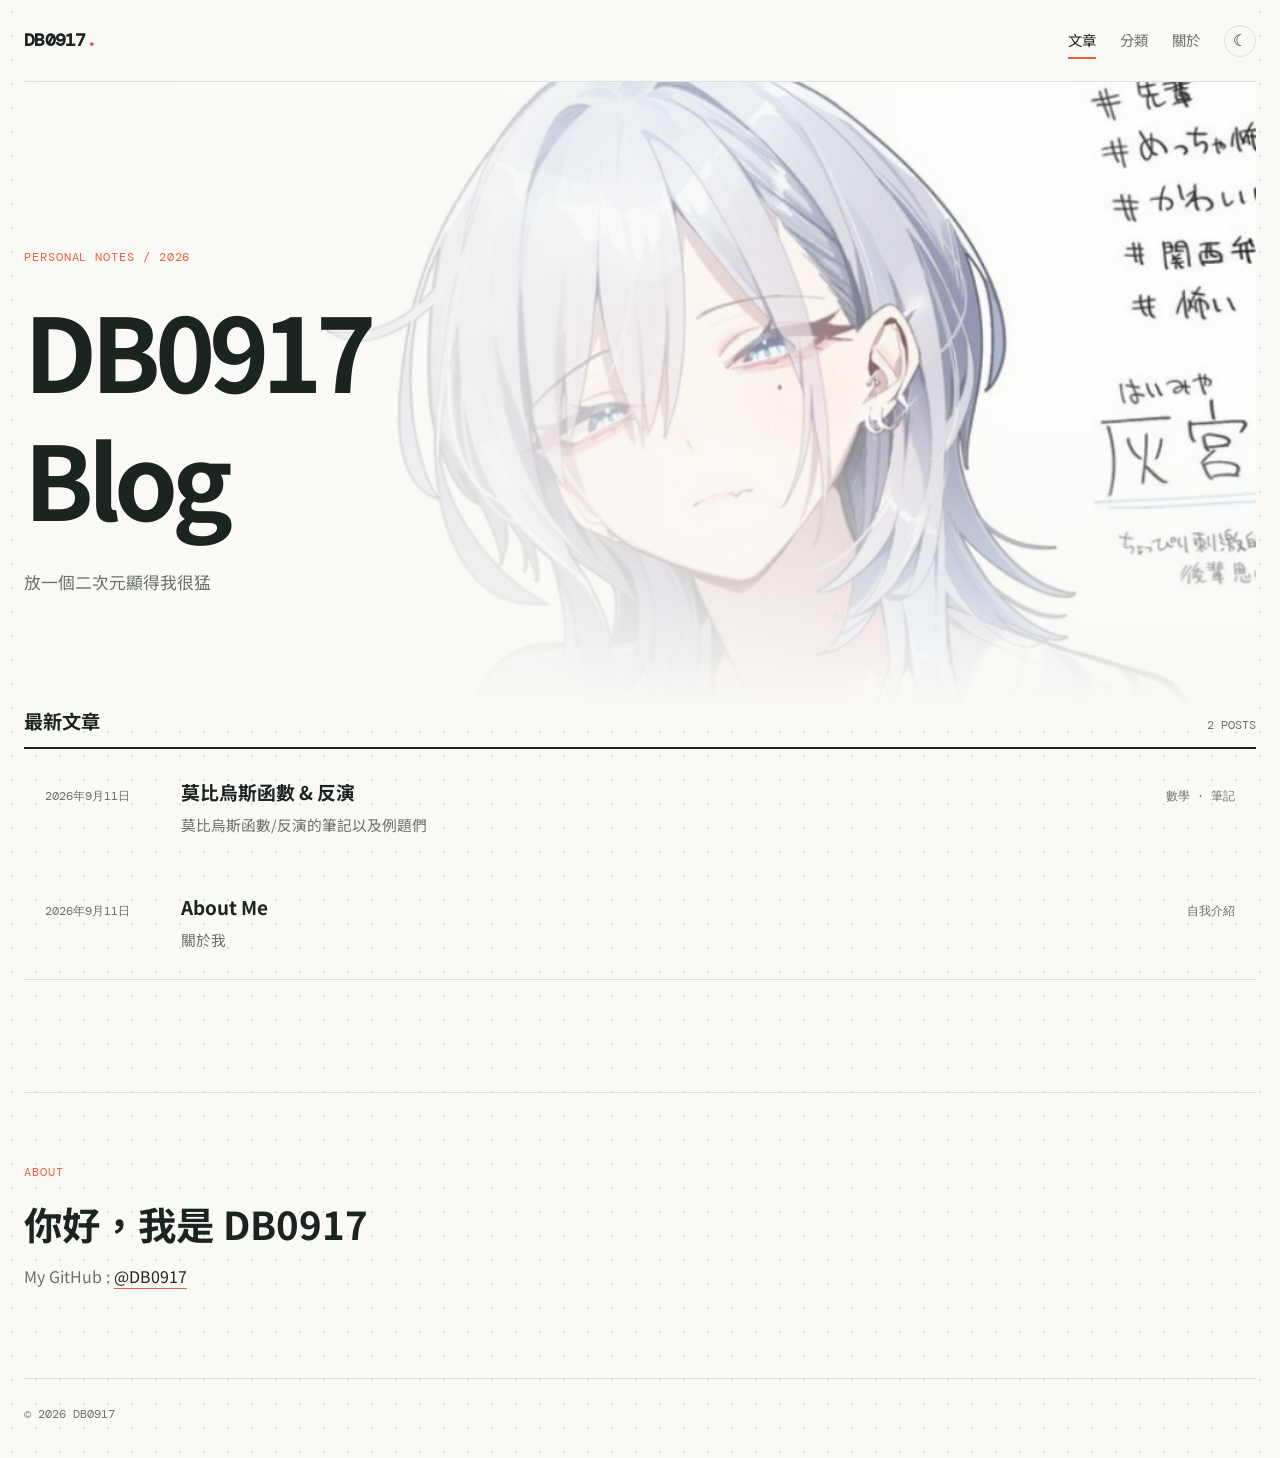
==== index.html @ 14bbf1a4 "css upgrade" ====
<!doctype html>
<html lang="zh-Hant">
  <head>
    <meta charset="UTF-8" />
    <meta name="viewport" content="width=device-width, initial-scale=1.0" />
    <meta name="description" content="DB0917 的個人文章與筆記。" />
    <title>DB0917 | Blog</title>
    <!-- 深色模式控制腳本：確保這支檔案有正確載入 -->
    <script src="assets/js/theme.js"></script> 
    <link rel="preconnect" href="https://fonts.googleapis.com" />
    <link rel="preconnect" href="https://fonts.gstatic.com" crossorigin />
    <link href="https://fonts.googleapis.com/css2?family=DM+Mono&family=Noto+Sans+TC:wght@400;500;700&display=swap" rel="stylesheet" />
    <link rel="stylesheet" href="assets/css/style.css" />
    <link rel="stylesheet" href="assets/css/custom.css" />
  </head>
  <body>
    <header class="site-header">
      <a class="brand" href="./" aria-label="回到首頁">DB0917<span>.</span></a>
      <nav aria-label="主要導覽">
        <a class="is-active" href="./">文章</a>
        <a href="tags.html">分類</a>
        <a href="#about">關於</a>
        
        <!-- 深色模式切換按鈕 -->
        <button id="theme-toggle" class="theme-toggle" type="button" aria-label="切換夜間模式" title="切換夜間模式">
          <span aria-hidden="true" id="theme-icon">☾</span>
        </button> 
      </nav>
    </header>

    <main>
      <section class="intro" aria-labelledby="page-title">
        <p class="eyebrow">PERSONAL NOTES / 2026</p>
        <h1 id="page-title">DB0917<br />Blog</h1>
        <figure id="home-banner" class="banner banner-home" hidden>
          <img id="home-banner-image" alt="首頁橫幅圖片" />
        </figure>
        <p class="intro-copy">放一個二次元顯得我很猛</p>
      </section>

      <section class="posts-section" aria-labelledby="posts-title">
        <div class="section-heading">
          <h2 id="posts-title">最新文章</h2>
          <span id="post-count" aria-live="polite"></span>
        </div>
        <div id="post-list" class="post-list" aria-live="polite">
          <p class="loading">正在載入文章...</p>
        </div>
      </section>

      <section id="about" class="about" aria-labelledby="about-title">
        <p class="eyebrow">ABOUT</p>
        <h2 id="about-title">你好，我是 DB0917</h2>
        <p>My GitHub : <a href="https://github.com/DB0917" target="_blank" rel="noreferrer">@DB0917</a> </p>
      </section>
    </main>

    <footer class="site-footer">
      <span>© <span id="year"></span> DB0917</span>
    </footer>
    <script src="assets/js/custom.js"></script>
    <script src="assets/js/main.js"></script>
  </body>
</html>
---- assets/css/style.css ----
:root {
  --paper: #faf9f6;
  --ink: #1c2421;
  --muted: #69716c;
  --line: #dce0da;
  --accent: #e85f45;
  --accent-glow: rgba(232, 95, 69, 0.2);
  --card-hover: #ffffff;
  --code-background: #e8ebe4;
  --display: "Noto Sans TC", sans-serif;
  --mono: "DM Mono", monospace;
  --page-width: 1680px; /* 恢復原版 1680px 寬度 */
  --nav-bg: rgba(250, 249, 246, 0.75);
}

:root[data-theme="dark"] {
  --paper: #0D1411;
  --ink: #edf1ea;
  --muted: #aeb7b0;
  --line: #37413c;
  --accent: #ff8b72;
  --accent-glow: rgba(255, 139, 114, 0.15);
  --card-hover: #151d19;
  --code-background: #2a3430;
  --nav-bg: rgba(13, 20, 17, 0.75);
}

/* 1. 全域設定與防閃爍過渡 */
* { box-sizing: border-box; }
*, *::before, *::after {
  transition-property: background-color, color, border-color, box-shadow;
  transition-duration: 0.4s;
  transition-timing-function: ease;
}
html { scroll-behavior: smooth; }
body { 
  margin: 0; background: var(--paper); color: var(--ink); 
  font-family: var(--display); line-height: 1.7; 
  background-image: radial-gradient(var(--line) 1px, transparent 1px);
  background-size: 24px 24px;
  -webkit-font-smoothing: antialiased;
  -moz-osx-font-smoothing: grayscale;
}

::selection { background: var(--accent-glow); color: var(--accent); }
a { color: inherit; text-underline-offset: 0.2em; transition: color 0.2s ease; }

/* 2. 版面與毛玻璃導覽列 */
.site-header, main, .site-footer { width: min(calc(100% - 48px), var(--page-width)); margin-inline: auto; }
.site-header { 
  position: sticky; top: 0; z-index: 100;
  display: flex; align-items: center; justify-content: space-between; 
  min-height: 82px; border-bottom: 1px solid var(--line); 
  background: var(--nav-bg); backdrop-filter: blur(12px); -webkit-backdrop-filter: blur(12px);
}
.brand { font: 700 1.15rem/1 var(--mono); text-decoration: none; letter-spacing: -0.04em; }
.brand span { color: var(--accent); }
nav, .header-actions { display: flex; align-items: center; gap: 24px; }
nav a, .back-link { color: var(--muted); font-size: 0.9rem; text-decoration: none; position: relative; }
nav a:hover, nav a.is-active, .back-link:hover { color: var(--ink); }
nav a::after {
  content: ''; position: absolute; width: 0; height: 2px;
  bottom: -6px; left: 0; background-color: var(--accent);
  transition: width 0.3s ease, background-color 0.4s ease;
}
nav a:hover::after, nav a.is-active::after { width: 100%; }

.theme-toggle { 
  width: 32px; height: 32px; padding: 0; 
  border: 1px solid var(--line); border-radius: 50%; 
  background: transparent; color: var(--ink); 
  cursor: pointer; font-size: 1rem; line-height: 1; 
  display: flex; align-items: center; justify-content: center;
  transition: background-color 0.4s ease, color 0.4s ease, border-color 0.4s ease, transform 0.3s cubic-bezier(0.4, 0, 0.2, 1); 
}
.theme-toggle:hover { border-color: var(--accent); color: var(--accent); transform: rotate(15deg) scale(1.1); }

/* 3. 進場動畫 */
@keyframes fadeUp {
  from { opacity: 0; transform: translateY(20px); }
  to { opacity: 1; transform: translateY(0); }
}

/* 4. 原版首頁介紹與較高的橫幅 (恢復原版 padding 與字體設定) */
.intro { position: relative; isolation: isolate; overflow: hidden; padding: clamp(72px, 13vw, 144px) 0 88px; animation: fadeUp 0.8s ease-out forwards; }
.intro > :not(.banner-home) { position: relative; z-index: 2; }
.intro.has-banner { padding: clamp(88px, 15vw, 168px) 0 112px; color: var(--ink); }
.intro.has-banner .intro-copy { color: var(--muted); }
.intro.has-banner .eyebrow { color: var(--accent); }
.eyebrow { margin: 0 0 18px; color: var(--accent); font: 0.72rem/1.4 var(--mono); letter-spacing: 0.08em; }
h1, h2, h3 { line-height: 1.25; }
h1 { max-width: 680px; margin: 0; font-size: clamp(3rem, 8vw, 6.7rem); font-weight: 700; letter-spacing: -0.06em; color: var(--ink); }
.intro-copy { max-width: 420px; margin: 28px 0 0; color: var(--muted); font-size: 1.05rem; }

/* 5. 修復背景圖片圖層與自動適應漸層 (保留原版遮罩數值) */
.banner { width: 100%; margin: 28px 0 0; overflow: hidden; background: var(--code-background); border-radius: 4px; }
.banner-home, .article-header.has-banner .article-banner { position: absolute; inset: 0; z-index: 0; height: 100%; max-width: none; margin: 0; border-radius: 0; background: #202724; }
.banner-home img, .article-header.has-banner .article-banner img { display: block; width: 100%; height: 100%; object-fit: cover; }
.banner-home::after, .article-header.has-banner .article-banner::after {
  content: ""; position: absolute; inset: 0; z-index: 1; pointer-events: none;
  background: linear-gradient(90deg, rgba(250, 249, 246, 0.94) 0%, rgba(250, 249, 246, 0.78) 38%, rgba(250, 249, 246, 0.32) 72%, rgba(250, 249, 246, 0.08) 100%), linear-gradient(180deg, transparent 48%, var(--paper) 100%);
}
:root[data-theme="dark"] .banner-home::after, :root[data-theme="dark"] .article-header.has-banner .article-banner::after {
  background: linear-gradient(90deg, rgba(13, 20, 17, 0.88) 0%, rgba(13, 20, 17, 0.7) 38%, rgba(13, 20, 17, 0.28) 72%, rgba(13, 20, 17, 0.06) 100%), linear-gradient(180deg, transparent 48%, var(--paper) 100%);
}
:root[data-theme="dark"] .intro.has-banner { color: #fff; }
:root[data-theme="dark"] .intro.has-banner .intro-copy, :root[data-theme="dark"] .article-header.has-banner .article-meta, :root[data-theme="dark"] .article-header.has-banner .article-lead { color: rgba(255, 255, 255, 0.84); }
:root[data-theme="dark"] .intro.has-banner .eyebrow { color: #fff; }

/* 6. 文章列表與動態卡片 */
.posts-section { padding: 0 0 112px; animation: fadeUp 0.8s ease-out 0.2s backwards; }
.section-heading { display: flex; justify-content: space-between; align-items: baseline; padding-bottom: 14px; border-bottom: 2px solid var(--ink); }
.section-heading h2 { margin: 0; font-size: 1.2rem; }
#post-count { color: var(--muted); font: 0.75rem var(--mono); }
.post-list { border-bottom: 1px solid var(--line); display: flex; flex-direction: column; gap: 4px; padding-top: 4px; }

.post-card { 
  display: grid; grid-template-columns: 112px 1fr auto; gap: 24px; align-items: baseline; 
  padding: 26px 20px; border: 1px solid transparent; border-radius: 8px; text-decoration: none; position: relative;
  transition: background-color 0.4s ease, border-color 0.4s ease, box-shadow 0.4s ease, transform 0.3s cubic-bezier(0.4, 0, 0.2, 1); 
}
.post-card::before {
  content: ''; position: absolute; left: 0; top: 25%; bottom: 25%; width: 3px;
  background: var(--accent); border-radius: 4px;
  transform: scaleY(0); transition: transform 0.3s ease, background-color 0.4s ease;
}
.post-card:hover { 
  background: var(--card-hover); border-color: var(--line);
  transform: translateX(8px); box-shadow: 0 10px 30px rgba(0,0,0,0.02);
}
:root[data-theme="dark"] .post-card:hover { box-shadow: 0 10px 30px rgba(0,0,0,0.2); }
.post-card:hover::before { transform: scaleY(1); }

.post-date, .post-tags { color: var(--muted); font: 0.72rem var(--mono); }
.post-card h3 { margin: 0; font-size: 1.18rem; transition: color 0.2s ease; }
.post-card:hover h3 { color: var(--accent); }
.post-card p { grid-column: 2; margin: -16px 0 0; color: var(--muted); font-size: 0.92rem; }
.post-tags { text-align: right; }

/* 7. 關於區塊 */
.about { padding: 72px 0; border-top: 1px solid var(--line); animation: fadeUp 0.8s ease-out 0.4s backwards; }
.about h2 { margin: 0 0 14px; font-size: clamp(1.7rem, 4vw, 2.4rem); }
.about p:not(.eyebrow) { color: var(--muted); }
.about a { color: var(--ink); border-bottom: 1px solid var(--accent); text-decoration: none; transition: color 0.2s ease, background 0.2s ease;}
.about a:hover { color: var(--accent); background: var(--accent-glow); }
.site-footer { padding: 28px 0 36px; border-top: 1px solid var(--line); color: var(--muted); font: 0.72rem var(--mono); display: flex; justify-content: space-between; }
.loading, .error { padding: 32px 0; color: var(--muted); }
.error { color: var(--accent); }

/* =========================================
   保留原版的文章內頁樣式 (Tags & Article Shell)
   ========================================= */
.tags-shell { width: min(calc(100% - 48px), 900px); padding: clamp(58px, 9vw, 104px) 0; }
.tags-section > h1 { margin-bottom: 56px; font-size: clamp(2.8rem, 7vw, 5.5rem); }
.tag-group + .tag-group { margin-top: 64px; }
.tag-heading { display: flex; align-items: baseline; justify-content: space-between; gap: 20px; padding-bottom: 14px; border-bottom: 2px solid var(--ink); }
.tag-heading h2 { margin: 0; font-size: 1.35rem; }
.tag-heading span { color: var(--muted); font: 0.75rem var(--mono); }

.article-shell { width: min(calc(100% - 48px), 1680px); padding: clamp(58px, 9vw, 104px) 0; }
.article-header { position: relative; isolation: isolate; margin-bottom: 56px; }
.article-header > :not(.article-banner) { position: relative; z-index: 2; }
.article-header.has-banner { padding: clamp(56px, 10vw, 96px); overflow: hidden; color: var(--ink); display: flex; flex-direction: column; justify-content: center; }
.article-header.has-banner .article-meta, .article-header.has-banner .article-lead { color: var(--muted); }
.article-meta { color: var(--muted); font: 0.72rem var(--mono); }
.article h1 { margin-top: 12px; font-size: clamp(2.4rem, 6vw, 4.8rem); }
.article-lead { margin: 20px 0 0; color: var(--muted); font-size: 1.1rem; }
.article-content { font-size: 1.0rem; }
.article-content h2 { margin: 3.4rem 0 1rem; font-size: 1.65rem; }
.article-content h3 { margin: 2.4rem 0 0.8rem; font-size: 1.25rem; }
.article-content p, .article-content ul, .article-content ol { margin: 0 0 1.25rem; }
.article-content li + li { margin-top: 0.35rem; }
.article-content blockquote { margin: 2rem 0; padding: 4px 0 4px 22px; border-left: 3px solid var(--accent); color: var(--muted); }
.article-content hr { margin: 2.75rem 0; border: 0; border-top: 1px solid var(--line); }

.markdown-callout { margin: 2rem 0; padding: 18px 22px; border-left: 4px solid; border-radius: 4px; background: var(--code-background); }
.markdown-callout > :last-child { margin-bottom: 0; }
.markdown-callout-title { margin: 0 0 8px; font-weight: 700; font-size: 1.2rem;}
.markdown-callout-success { border-color: #3c8a5a; background: #e8f4eb; }
.markdown-callout-info { border-color: #3074b8; background: #e7f1fb; }
.markdown-callout-warning { border-color: #b7791f; background: #fdf4df; }
.markdown-callout-danger { border-color: #bc3f3f; background: #fbeaea; }
.markdown-callout-note { border-color: #747982; background: #eff0f2; }
.article-content pre { overflow-x: auto; padding: 20px; background: #202724; color: #eff4ed; border-radius: 4px; font-size: 0.88rem; }
.article-content code { font-family: var(--mono); }
.article-content :not(pre) > code { padding: 0.1em 0.35em; background: var(--code-background); border-radius: 3px; }
.article-content img { display: block; max-width: 100%; height: auto; margin: 2rem auto; }

/* 8. RWD 響應式設定 */
@media (max-width: 620px) {
  .site-header, main, .site-footer { width: min(calc(100% - 32px), var(--page-width)); }
  .site-header { min-height: 66px; }
  .post-card { grid-template-columns: 1fr auto; gap: 7px 16px; padding: 22px 12px; }
  .post-card h3 { grid-column: 1 / -1; grid-row: 1; }
  .post-date { grid-row: 2; }
  .post-tags { grid-row: 2; }
  .post-card p { grid-column: 1 / -1; margin: 3px 0 0; }
  .article-shell { width: min(calc(100% - 32px), 760px); }
  .tags-shell { width: min(calc(100% - 32px), 900px); }
}
---- assets/css/custom.css ----
/*
  在這裡放你的自訂樣式。
  例如：
  :root { --accent: #1565c0; }
  .intro h1 { color: #20302a; }
*/
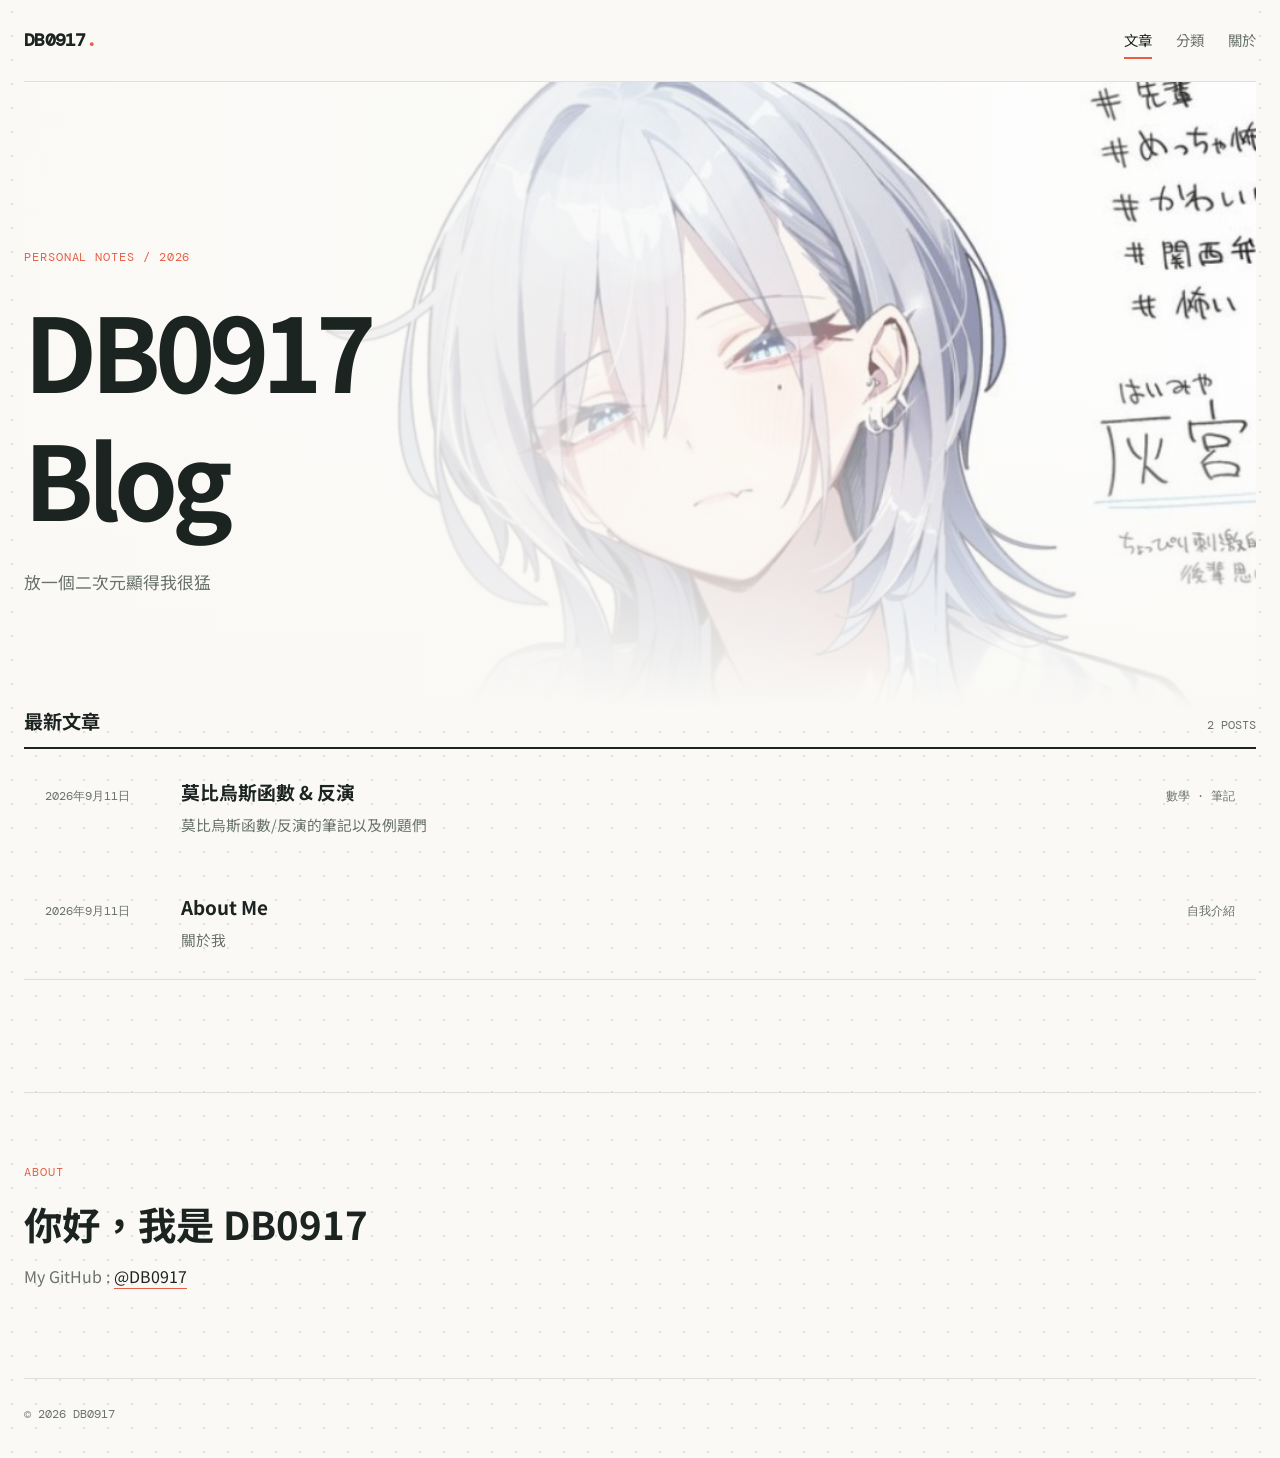
==== commit 68d3ff39: "no dark" ====
--- a/index.html
+++ b/index.html
@@ -22,9 +22,11 @@
         <a href="#about">關於</a>
         
         <!-- 深色模式切換按鈕 -->
+        <!--
         <button id="theme-toggle" class="theme-toggle" type="button" aria-label="切換夜間模式" title="切換夜間模式">
           <span aria-hidden="true" id="theme-icon">☾</span>
         </button> 
+        -->
       </nav>
     </header>
 
--- a/assets/css/style.css
+++ b/assets/css/style.css
@@ -165,7 +165,7 @@
 .article-meta { color: var(--muted); font: 0.72rem var(--mono); }
 .article h1 { margin-top: 12px; font-size: clamp(2.4rem, 6vw, 4.8rem); }
 .article-lead { margin: 20px 0 0; color: var(--muted); font-size: 1.1rem; }
-.article-content { font-size: 1.0rem; }
+.article-content { font-size: 1.15rem; }
 .article-content h2 { margin: 3.4rem 0 1rem; font-size: 1.65rem; }
 .article-content h3 { margin: 2.4rem 0 0.8rem; font-size: 1.25rem; }
 .article-content p, .article-content ul, .article-content ol { margin: 0 0 1.25rem; }
@@ -181,9 +181,59 @@
 .markdown-callout-warning { border-color: #b7791f; background: #fdf4df; }
 .markdown-callout-danger { border-color: #bc3f3f; background: #fbeaea; }
 .markdown-callout-note { border-color: #747982; background: #eff0f2; }
-.article-content pre { overflow-x: auto; padding: 20px; background: #202724; color: #eff4ed; border-radius: 4px; font-size: 0.88rem; }
+/* =========================================
+   程式碼區塊美化 (Mac OS Window Style)
+   ========================================= */
+
+/* 1. 大區塊程式碼 (Code Block) */
+.article-content pre {
+  position: relative;
+  overflow-x: auto;
+  padding: 46px 20px 20px; /* 頂部留白給 Mac 點點 */
+  margin: 2.5rem 0;
+  background-color: #f4f6f3; /* 淺色模式下柔和的背景 */
+  color: #171c1a; /* 淺色模式下的文字顏色 */
+  border: 1px solid var(--line);
+  border-radius: 12px;
+  font-size: 0.92rem;
+  line-height: 1.6;
+  box-shadow: 0 8px 24px rgba(0, 0, 0, 0.04);
+  
+  /* 用背景漸層畫出 Mac 視窗的紅黃綠三點 */
+  background-image: 
+    radial-gradient(circle at 20px 24px, #ff5f56 6px, transparent 6.5px),
+    radial-gradient(circle at 40px 24px, #ffbd2e 6px, transparent 6.5px),
+    radial-gradient(circle at 60px 24px, #27c93f 6px, transparent 6.5px);
+  background-repeat: no-repeat;
+}
+
+/* 深色模式下的程式碼區塊 */
+:root[data-theme="dark"] .article-content pre {
+  background-color: #111714; /* 深邃的質感黑 */
+  color: #e0e6e2;
+  box-shadow: 0 12px 30px rgba(0, 0, 0, 0.2);
+}
+
+/* 2. 美化程式碼區塊內的滾動條 */
+.article-content pre::-webkit-scrollbar { height: 8px; }
+.article-content pre::-webkit-scrollbar-track { background: transparent; }
+.article-content pre::-webkit-scrollbar-thumb { background: var(--line); border-radius: 4px; }
+.article-content pre::-webkit-scrollbar-thumb:hover { background: var(--muted); }
+
 .article-content code { font-family: var(--mono); }
-.article-content :not(pre) > code { padding: 0.1em 0.35em; background: var(--code-background); border-radius: 3px; }
+
+/* 3. 行內程式碼 (Inline Code) 的美化 */
+.article-content :not(pre) > code {
+  padding: 0.15em 0.4em;
+  background-color: var(--code-background);
+  color: var(--accent); /* 用你的主題橘紅色讓重點字跳出來 */
+  font-weight: 500;
+  border-radius: 6px;
+  font-size: 0.88em;
+  border: 1px solid var(--line);
+  box-decoration-break: clone;
+  -webkit-box-decoration-break: clone;
+}
 .article-content img { display: block; max-width: 100%; height: auto; margin: 2rem auto; }
 
 /* 8. RWD 響應式設定 */
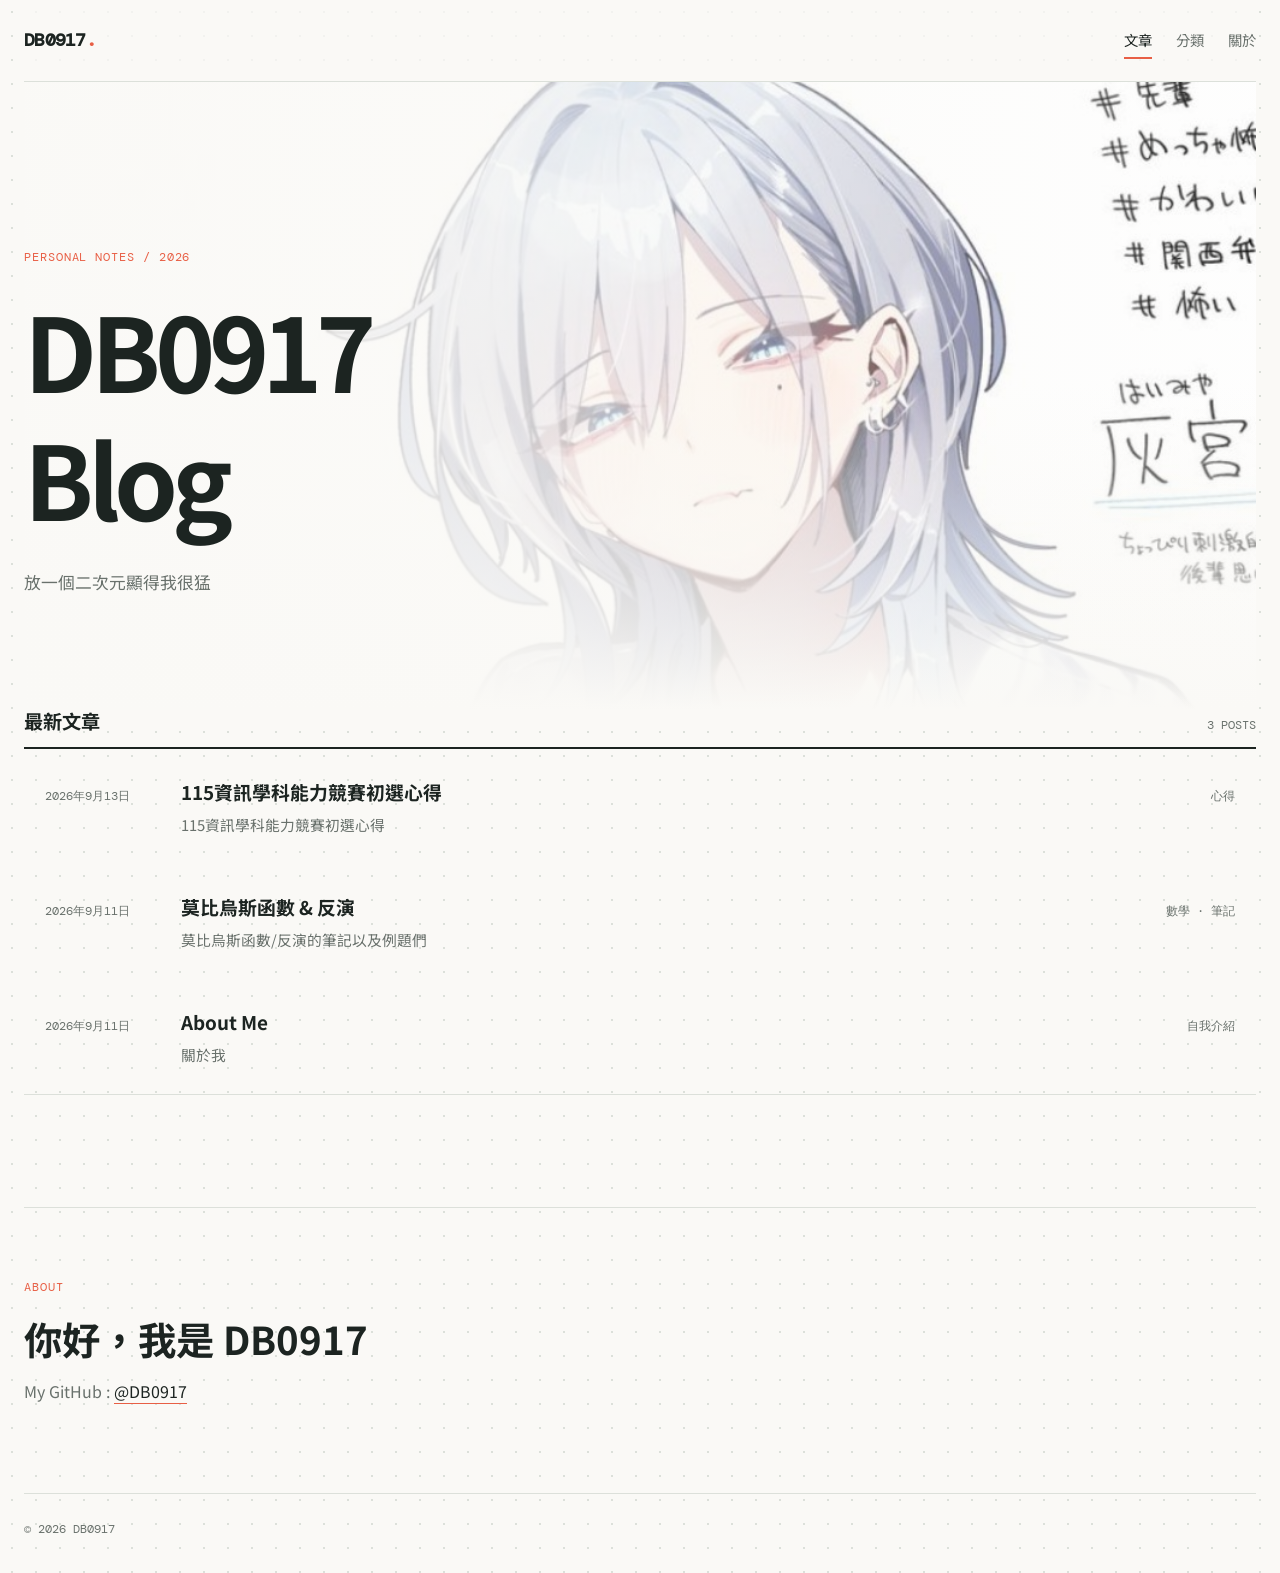
==== commit c6e565cc: "fix" ====
--- a/index.html
+++ b/index.html
@@ -1,5 +1,5 @@
 <!doctype html>
-<html lang="zh-Hant">
+<html lang="zh-Hant" data-theme="light">
   <head>
     <meta charset="UTF-8" />
     <meta name="viewport" content="width=device-width, initial-scale=1.0" />
--- a/assets/css/style.css
+++ b/assets/css/style.css
@@ -165,7 +165,7 @@
 .article-meta { color: var(--muted); font: 0.72rem var(--mono); }
 .article h1 { margin-top: 12px; font-size: clamp(2.4rem, 6vw, 4.8rem); }
 .article-lead { margin: 20px 0 0; color: var(--muted); font-size: 1.1rem; }
-.article-content { font-size: 1.15rem; }
+.article-content { font-size: 1.2rem; }
 .article-content h2 { margin: 3.4rem 0 1rem; font-size: 1.65rem; }
 .article-content h3 { margin: 2.4rem 0 0.8rem; font-size: 1.25rem; }
 .article-content p, .article-content ul, .article-content ol { margin: 0 0 1.25rem; }
@@ -236,6 +236,7 @@
 }
 .article-content img { display: block; max-width: 100%; height: auto; margin: 2rem auto; }
 
+
 /* 8. RWD 響應式設定 */
 @media (max-width: 620px) {
   .site-header, main, .site-footer { width: min(calc(100% - 32px), var(--page-width)); }
@@ -247,4 +248,57 @@
   .post-card p { grid-column: 1 / -1; margin: 3px 0 0; }
   .article-shell { width: min(calc(100% - 32px), 760px); }
   .tags-shell { width: min(calc(100% - 32px), 900px); }
+}
+
+/* =========================================
+   頁面切換過渡動畫 (Page Transitions)
+   ========================================= */
+
+/* 1. 前端黑科技：原生跨頁面過渡支援 (Chrome 126+ 等現代瀏覽器自動支援) */
+@view-transition {
+  navigation: auto;
+}
+
+/* 2. 所有瀏覽器通用的進入動畫 (載入頁面時整頁淡入) */
+body {
+  animation: pageFadeIn 0.5s ease-out forwards;
+}
+
+/* 3. 準備離開頁面時的狀態 (由 JS 觸發) */
+body.is-leaving {
+  /* 稍微縮小並淡出，營造深邃感 */
+  animation: pageFadeOut 0.4s cubic-bezier(0.4, 0, 0.2, 1) forwards;
+}
+
+@keyframes pageFadeIn {
+  from { opacity: 0; }
+  to { opacity: 1; }
+}
+
+@keyframes pageFadeOut {
+  from { opacity: 1; transform: translateY(0) scale(1); }
+  to { opacity: 0; transform: translateY(-10px) scale(0.98); }
+}
+
+/* =========================================
+   防暴雷 (Spoiler Text) 樣式
+   ========================================= */
+.article-content .spoiler {
+  background-color: var(--ink);
+  color: var(--ink);
+  border-radius: 4px;
+  padding: 0.1em 0.35em;
+  margin: 0 0.15em;
+  cursor: pointer;
+  user-select: none;
+  transition: background-color 0.2s ease, color 0.2s ease;
+}
+
+/* 滑鼠懸浮、獲得焦點或點擊時顯示內容 */
+.article-content .spoiler:hover,
+.article-content .spoiler:focus,
+.article-content .spoiler:active {
+  background-color: var(--code-background);
+  color: var(--ink);
+  user-select: text;
 }
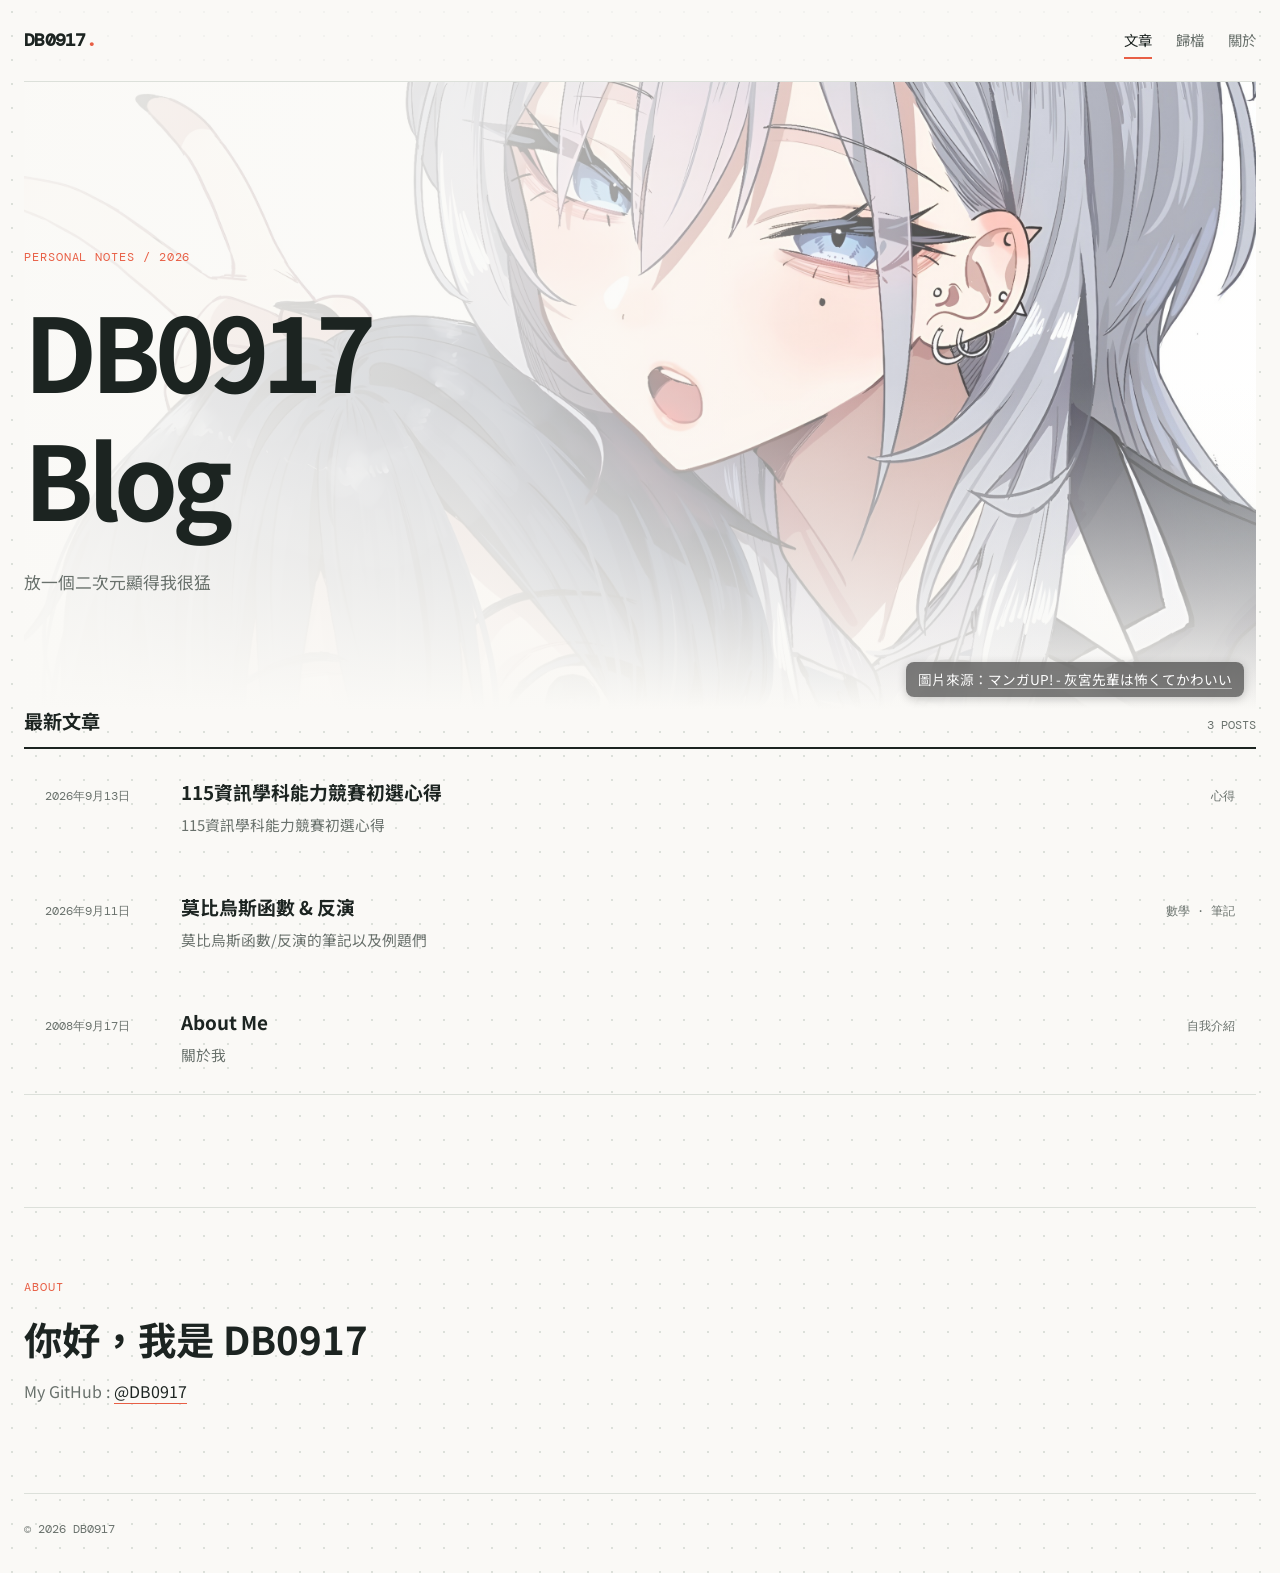
==== commit 1a7eb008: "ok" ====
--- a/index.html
+++ b/index.html
@@ -5,7 +5,6 @@
     <meta name="viewport" content="width=device-width, initial-scale=1.0" />
     <meta name="description" content="DB0917 的個人文章與筆記。" />
     <title>DB0917 | Blog</title>
-    <!-- 深色模式控制腳本：確保這支檔案有正確載入 -->
     <script src="assets/js/theme.js"></script> 
     <link rel="preconnect" href="https://fonts.googleapis.com" />
     <link rel="preconnect" href="https://fonts.gstatic.com" crossorigin />
@@ -18,10 +17,9 @@
       <a class="brand" href="./" aria-label="回到首頁">DB0917<span>.</span></a>
       <nav aria-label="主要導覽">
         <a class="is-active" href="./">文章</a>
-        <a href="tags.html">分類</a>
+        <a href="tags.html">歸檔</a>
         <a href="#about">關於</a>
-        
-        <!-- 深色模式切換按鈕 -->
+        <!-- 若需啟用深色按鈕，將下方註解解除即可 -->
         <!--
         <button id="theme-toggle" class="theme-toggle" type="button" aria-label="切換夜間模式" title="切換夜間模式">
           <span aria-hidden="true" id="theme-icon">☾</span>
@@ -53,7 +51,7 @@
       <section id="about" class="about" aria-labelledby="about-title">
         <p class="eyebrow">ABOUT</p>
         <h2 id="about-title">你好，我是 DB0917</h2>
-        <p>My GitHub : <a href="https://github.com/DB0917" target="_blank" rel="noreferrer">@DB0917</a> </p>
+        <p>My GitHub : <a href="https://github.com/DB0917" target="_blank" rel="noreferrer">@DB0917</a></p>
       </section>
     </main>
 
--- a/assets/css/style.css
+++ b/assets/css/style.css
@@ -9,7 +9,7 @@
   --code-background: #e8ebe4;
   --display: "Noto Sans TC", sans-serif;
   --mono: "DM Mono", monospace;
-  --page-width: 1680px; /* 恢復原版 1680px 寬度 */
+  --page-width: 1680px;
   --nav-bg: rgba(250, 249, 246, 0.75);
 }
 
@@ -25,7 +25,9 @@
   --nav-bg: rgba(13, 20, 17, 0.75);
 }
 
-/* 1. 全域設定與防閃爍過渡 */
+/* =========================================
+   1. 全域設定與防閃爍過渡
+   ========================================= */
 * { box-sizing: border-box; }
 *, *::before, *::after {
   transition-property: background-color, color, border-color, box-shadow;
@@ -45,7 +47,9 @@
 ::selection { background: var(--accent-glow); color: var(--accent); }
 a { color: inherit; text-underline-offset: 0.2em; transition: color 0.2s ease; }
 
-/* 2. 版面與毛玻璃導覽列 */
+/* =========================================
+   2. 版面與毛玻璃導覽列
+   ========================================= */
 .site-header, main, .site-footer { width: min(calc(100% - 48px), var(--page-width)); margin-inline: auto; }
 .site-header { 
   position: sticky; top: 0; z-index: 100;
@@ -75,13 +79,14 @@
 }
 .theme-toggle:hover { border-color: var(--accent); color: var(--accent); transform: rotate(15deg) scale(1.1); }
 
-/* 3. 進場動畫 */
 @keyframes fadeUp {
   from { opacity: 0; transform: translateY(20px); }
   to { opacity: 1; transform: translateY(0); }
 }
 
-/* 4. 原版首頁介紹與較高的橫幅 (恢復原版 padding 與字體設定) */
+/* =========================================
+   3. 首頁介紹與橫幅
+   ========================================= */
 .intro { position: relative; isolation: isolate; overflow: hidden; padding: clamp(72px, 13vw, 144px) 0 88px; animation: fadeUp 0.8s ease-out forwards; }
 .intro > :not(.banner-home) { position: relative; z-index: 2; }
 .intro.has-banner { padding: clamp(88px, 15vw, 168px) 0 112px; color: var(--ink); }
@@ -92,22 +97,23 @@
 h1 { max-width: 680px; margin: 0; font-size: clamp(3rem, 8vw, 6.7rem); font-weight: 700; letter-spacing: -0.06em; color: var(--ink); }
 .intro-copy { max-width: 420px; margin: 28px 0 0; color: var(--muted); font-size: 1.05rem; }
 
-/* 5. 修復背景圖片圖層與自動適應漸層 (保留原版遮罩數值) */
 .banner { width: 100%; margin: 28px 0 0; overflow: hidden; background: var(--code-background); border-radius: 4px; }
-.banner-home, .article-header.has-banner .article-banner { position: absolute; inset: 0; z-index: 0; height: 100%; max-width: none; margin: 0; border-radius: 0; background: #202724; }
-.banner-home img, .article-header.has-banner .article-banner img { display: block; width: 100%; height: 100%; object-fit: cover; }
-.banner-home::after, .article-header.has-banner .article-banner::after {
+.banner-home { position: absolute; inset: 0; z-index: 0; height: 100%; max-width: none; margin: 0; border-radius: 0; background: #202724; }
+.banner-home img { display: block; width: 100%; height: 100%; object-fit: cover; }
+.banner-home::after {
   content: ""; position: absolute; inset: 0; z-index: 1; pointer-events: none;
   background: linear-gradient(90deg, rgba(250, 249, 246, 0.94) 0%, rgba(250, 249, 246, 0.78) 38%, rgba(250, 249, 246, 0.32) 72%, rgba(250, 249, 246, 0.08) 100%), linear-gradient(180deg, transparent 48%, var(--paper) 100%);
 }
-:root[data-theme="dark"] .banner-home::after, :root[data-theme="dark"] .article-header.has-banner .article-banner::after {
+:root[data-theme="dark"] .banner-home::after {
   background: linear-gradient(90deg, rgba(13, 20, 17, 0.88) 0%, rgba(13, 20, 17, 0.7) 38%, rgba(13, 20, 17, 0.28) 72%, rgba(13, 20, 17, 0.06) 100%), linear-gradient(180deg, transparent 48%, var(--paper) 100%);
 }
 :root[data-theme="dark"] .intro.has-banner { color: #fff; }
-:root[data-theme="dark"] .intro.has-banner .intro-copy, :root[data-theme="dark"] .article-header.has-banner .article-meta, :root[data-theme="dark"] .article-header.has-banner .article-lead { color: rgba(255, 255, 255, 0.84); }
+:root[data-theme="dark"] .intro.has-banner .intro-copy { color: rgba(255, 255, 255, 0.84); }
 :root[data-theme="dark"] .intro.has-banner .eyebrow { color: #fff; }
 
-/* 6. 文章列表與動態卡片 */
+/* =========================================
+   4. 文章列表與動態卡片
+   ========================================= */
 .posts-section { padding: 0 0 112px; animation: fadeUp 0.8s ease-out 0.2s backwards; }
 .section-heading { display: flex; justify-content: space-between; align-items: baseline; padding-bottom: 14px; border-bottom: 2px solid var(--ink); }
 .section-heading h2 { margin: 0; font-size: 1.2rem; }
@@ -137,7 +143,9 @@
 .post-card p { grid-column: 2; margin: -16px 0 0; color: var(--muted); font-size: 0.92rem; }
 .post-tags { text-align: right; }
 
-/* 7. 關於區塊 */
+/* =========================================
+   5. 關於區塊與 Footer
+   ========================================= */
 .about { padding: 72px 0; border-top: 1px solid var(--line); animation: fadeUp 0.8s ease-out 0.4s backwards; }
 .about h2 { margin: 0 0 14px; font-size: clamp(1.7rem, 4vw, 2.4rem); }
 .about p:not(.eyebrow) { color: var(--muted); }
@@ -148,23 +156,95 @@
 .error { color: var(--accent); }
 
 /* =========================================
-   保留原版的文章內頁樣式 (Tags & Article Shell)
-   ========================================= */
-.tags-shell { width: min(calc(100% - 48px), 900px); padding: clamp(58px, 9vw, 104px) 0; }
-.tags-section > h1 { margin-bottom: 56px; font-size: clamp(2.8rem, 7vw, 5.5rem); }
-.tag-group + .tag-group { margin-top: 64px; }
-.tag-heading { display: flex; align-items: baseline; justify-content: space-between; gap: 20px; padding-bottom: 14px; border-bottom: 2px solid var(--ink); }
-.tag-heading h2 { margin: 0; font-size: 1.35rem; }
-.tag-heading span { color: var(--muted); font: 0.75rem var(--mono); }
-
+   6. 文章內頁與橫幅修正 (無縫貼頂)
+   ========================================= */
 .article-shell { width: min(calc(100% - 48px), 1680px); padding: clamp(58px, 9vw, 104px) 0; }
 .article-header { position: relative; isolation: isolate; margin-bottom: 56px; }
 .article-header > :not(.article-banner) { position: relative; z-index: 2; }
-.article-header.has-banner { padding: clamp(56px, 10vw, 96px); overflow: hidden; color: var(--ink); display: flex; flex-direction: column; justify-content: center; }
-.article-header.has-banner .article-meta, .article-header.has-banner .article-lead { color: var(--muted); }
+
+/* 利用負邊距抵銷外層 padding，讓橫幅貼齊上方 */
+.article-header.has-banner {
+  margin-top: calc(-1 * clamp(58px, 9vw, 104px)); 
+  margin-bottom: 3rem;
+  padding: 0;
+  display: block; 
+}
+
+/* 橫幅圖片區塊設定 */
+.article-header.has-banner .article-banner {
+  width: 100%;
+  max-height: 500px;
+  margin: 0;
+  border-radius: 0 0 16px 16px; /* 只保留下方圓角 */
+  position: relative;
+  overflow: hidden;
+}
+
+.article-banner img {
+  width: 100%;
+  height: 100%;
+  object-fit: cover;
+  object-position: top center !important; 
+  display: block;
+}
+
+/* 替文章橫幅加上與首頁完全相同的雙重漸層 (左側漸淡 + 底部融合) */
+.article-header.has-banner .article-banner::after {
+  content: ""; 
+  position: absolute; 
+  inset: 0; 
+  z-index: 1; 
+  pointer-events: none;
+  background: 
+    linear-gradient(90deg, rgba(250, 249, 246, 0.94) 0%, rgba(250, 249, 246, 0.78) 38%, rgba(250, 249, 246, 0.32) 72%, rgba(250, 249, 246, 0.08) 100%), 
+    linear-gradient(180deg, transparent 48%, var(--paper) 100%);
+}
+
+/* 支援深色模式的雙重漸層 */z
+:root[data-theme="dark"] .article-header.has-banner .article-banner::after {
+  background: 
+    linear-gradient(90deg, rgba(13, 20, 17, 0.88) 0%, rgba(13, 20, 17, 0.7) 38%, rgba(13, 20, 17, 0.28) 72%, rgba(13, 20, 17, 0.06) 100%), 
+    linear-gradient(180deg, transparent 48%, var(--paper) 100%);
+}
+
+/* 橫幅出處毛玻璃標籤 */
+.banner-credit {
+  position: absolute;
+  bottom: 12px;
+  right: 12px;
+  background: rgba(0, 0, 0, 0.5);
+  backdrop-filter: blur(8px);
+  -webkit-backdrop-filter: blur(8px);
+  color: rgba(255, 255, 255, 0.95);
+  padding: 6px 12px;
+  border-radius: 8px;
+  font-size: 0.85rem;
+  z-index: 10;
+  box-shadow: 0 2px 10px rgba(0,0,0,0.2);
+}
+.banner-credit a { color: #fff; text-decoration: underline; text-decoration-color: rgba(255, 255, 255, 0.5); transition: all 0.2s ease; }
+.banner-credit a:hover { color: var(--accent); text-decoration-color: var(--accent); }
+
+/* 文章標題區塊與圖片的安全距離 */
+.article-header.has-banner .article-header-text {
+  /* 把原本的 padding-top: 2rem 改成 0 */
+  padding-top: 0; 
+  /* 加入負邊距把整個標題區塊往上拉 */
+  margin-top: -15rem; 
+  color: var(--ink);
+  /* 確保文字不會被圖片蓋住 */
+  position: relative; 
+  z-index: 2; 
+}
+:root[data-theme="dark"] .article-header.has-banner .article-header-text { color: #fff; }
+
 .article-meta { color: var(--muted); font: 0.72rem var(--mono); }
-.article h1 { margin-top: 12px; font-size: clamp(2.4rem, 6vw, 4.8rem); }
-.article-lead { margin: 20px 0 0; color: var(--muted); font-size: 1.1rem; }
+.article h1 { margin-top: 20px; font-size: clamp(2.4rem, 6vw, 4.8rem); }
+.article-lead { margin: 35px 0 0; color: var(--muted); font-size: 1.1rem; }
+
+/* =========================================
+   7. 文章內容排版 (Typography)
+   ========================================= */
 .article-content { font-size: 1.2rem; }
 .article-content h2 { margin: 3.4rem 0 1rem; font-size: 1.65rem; }
 .article-content h3 { margin: 2.4rem 0 0.8rem; font-size: 1.25rem; }
@@ -172,7 +252,9 @@
 .article-content li + li { margin-top: 0.35rem; }
 .article-content blockquote { margin: 2rem 0; padding: 4px 0 4px 22px; border-left: 3px solid var(--accent); color: var(--muted); }
 .article-content hr { margin: 2.75rem 0; border: 0; border-top: 1px solid var(--line); }
-
+.article-content img { display: block; max-width: 100%; height: auto; margin: 2rem auto; }
+
+/* Callout 區塊 */
 .markdown-callout { margin: 2rem 0; padding: 18px 22px; border-left: 4px solid; border-radius: 4px; background: var(--code-background); }
 .markdown-callout > :last-child { margin-bottom: 0; }
 .markdown-callout-title { margin: 0 0 8px; font-weight: 700; font-size: 1.2rem;}
@@ -181,124 +263,58 @@
 .markdown-callout-warning { border-color: #b7791f; background: #fdf4df; }
 .markdown-callout-danger { border-color: #bc3f3f; background: #fbeaea; }
 .markdown-callout-note { border-color: #747982; background: #eff0f2; }
-/* =========================================
-   程式碼區塊美化 (Mac OS Window Style)
-   ========================================= */
-
-/* 1. 大區塊程式碼 (Code Block) */
+
+/* 出處 Callout ::: cite */
+.markdown-callout-cite { border-left: 4px solid var(--accent); background-color: var(--code-background); padding: 1rem 1.2rem; border-radius: 0 8px 8px 0; margin: 1.5rem 0; }
+.markdown-callout-cite .markdown-callout-title { font-weight: 700; color: var(--accent); margin-bottom: 0.4rem; font-size: 0.9rem; }
+.article-content blockquote p.quote-cite { text-align: right; font-size: 0.88rem; color: var(--muted); margin-top: 0.5rem; font-style: normal; }
+
+/* =========================================
+   8. 程式碼區塊美化 (Mac OS Window Style)
+   ========================================= */
 .article-content pre {
-  position: relative;
-  overflow-x: auto;
-  padding: 46px 20px 20px; /* 頂部留白給 Mac 點點 */
-  margin: 2.5rem 0;
-  background-color: #f4f6f3; /* 淺色模式下柔和的背景 */
-  color: #171c1a; /* 淺色模式下的文字顏色 */
-  border: 1px solid var(--line);
-  border-radius: 12px;
-  font-size: 0.92rem;
-  line-height: 1.6;
-  box-shadow: 0 8px 24px rgba(0, 0, 0, 0.04);
-  
-  /* 用背景漸層畫出 Mac 視窗的紅黃綠三點 */
+  position: relative; overflow-x: auto; padding: 46px 20px 20px; margin: 2.5rem 0;
+  background-color: #f4f6f3; color: #171c1a; border: 1px solid var(--line); border-radius: 12px;
+  font-size: 0.92rem; line-height: 1.6; box-shadow: 0 8px 24px rgba(0, 0, 0, 0.04);
   background-image: 
     radial-gradient(circle at 20px 24px, #ff5f56 6px, transparent 6.5px),
     radial-gradient(circle at 40px 24px, #ffbd2e 6px, transparent 6.5px),
     radial-gradient(circle at 60px 24px, #27c93f 6px, transparent 6.5px);
   background-repeat: no-repeat;
 }
-
-/* 深色模式下的程式碼區塊 */
-:root[data-theme="dark"] .article-content pre {
-  background-color: #111714; /* 深邃的質感黑 */
-  color: #e0e6e2;
-  box-shadow: 0 12px 30px rgba(0, 0, 0, 0.2);
-}
-
-/* 2. 美化程式碼區塊內的滾動條 */
+:root[data-theme="dark"] .article-content pre { background-color: #111714; color: #e0e6e2; box-shadow: 0 12px 30px rgba(0, 0, 0, 0.2); }
 .article-content pre::-webkit-scrollbar { height: 8px; }
 .article-content pre::-webkit-scrollbar-track { background: transparent; }
 .article-content pre::-webkit-scrollbar-thumb { background: var(--line); border-radius: 4px; }
 .article-content pre::-webkit-scrollbar-thumb:hover { background: var(--muted); }
-
 .article-content code { font-family: var(--mono); }
 
-/* 3. 行內程式碼 (Inline Code) 的美化 */
 .article-content :not(pre) > code {
-  padding: 0.15em 0.4em;
-  background-color: var(--code-background);
-  color: var(--accent); /* 用你的主題橘紅色讓重點字跳出來 */
-  font-weight: 500;
-  border-radius: 6px;
-  font-size: 0.88em;
-  border: 1px solid var(--line);
-  box-decoration-break: clone;
-  -webkit-box-decoration-break: clone;
-}
-.article-content img { display: block; max-width: 100%; height: auto; margin: 2rem auto; }
-
-
-/* 8. RWD 響應式設定 */
+  padding: 0.15em 0.4em; background-color: var(--code-background); color: var(--accent); 
+  font-weight: 500; border-radius: 6px; font-size: 0.88em; border: 1px solid var(--line);
+  box-decoration-break: clone; -webkit-box-decoration-break: clone;
+}
+
+/* 防暴雷 (Spoiler Text) */
+.article-content .spoiler { background-color: var(--ink); color: var(--ink); border-radius: 4px; padding: 0.1em 0.35em; margin: 0 0.15em; cursor: pointer; user-select: none; transition: background-color 0.2s ease, color 0.2s ease; }
+.article-content .spoiler:hover, .article-content .spoiler:focus, .article-content .spoiler:active { background-color: var(--code-background); color: var(--ink); user-select: text; }
+
+/* =========================================
+   9. RWD & 頁面過渡動畫
+   ========================================= */
 @media (max-width: 620px) {
   .site-header, main, .site-footer { width: min(calc(100% - 32px), var(--page-width)); }
   .site-header { min-height: 66px; }
   .post-card { grid-template-columns: 1fr auto; gap: 7px 16px; padding: 22px 12px; }
   .post-card h3 { grid-column: 1 / -1; grid-row: 1; }
-  .post-date { grid-row: 2; }
-  .post-tags { grid-row: 2; }
+  .post-date, .post-tags { grid-row: 2; }
   .post-card p { grid-column: 1 / -1; margin: 3px 0 0; }
   .article-shell { width: min(calc(100% - 32px), 760px); }
   .tags-shell { width: min(calc(100% - 32px), 900px); }
 }
 
-/* =========================================
-   頁面切換過渡動畫 (Page Transitions)
-   ========================================= */
-
-/* 1. 前端黑科技：原生跨頁面過渡支援 (Chrome 126+ 等現代瀏覽器自動支援) */
-@view-transition {
-  navigation: auto;
-}
-
-/* 2. 所有瀏覽器通用的進入動畫 (載入頁面時整頁淡入) */
-body {
-  animation: pageFadeIn 0.5s ease-out forwards;
-}
-
-/* 3. 準備離開頁面時的狀態 (由 JS 觸發) */
-body.is-leaving {
-  /* 稍微縮小並淡出，營造深邃感 */
-  animation: pageFadeOut 0.4s cubic-bezier(0.4, 0, 0.2, 1) forwards;
-}
-
-@keyframes pageFadeIn {
-  from { opacity: 0; }
-  to { opacity: 1; }
-}
-
-@keyframes pageFadeOut {
-  from { opacity: 1; transform: translateY(0) scale(1); }
-  to { opacity: 0; transform: translateY(-10px) scale(0.98); }
-}
-
-/* =========================================
-   防暴雷 (Spoiler Text) 樣式
-   ========================================= */
-.article-content .spoiler {
-  background-color: var(--ink);
-  color: var(--ink);
-  border-radius: 4px;
-  padding: 0.1em 0.35em;
-  margin: 0 0.15em;
-  cursor: pointer;
-  user-select: none;
-  transition: background-color 0.2s ease, color 0.2s ease;
-}
-
-/* 滑鼠懸浮、獲得焦點或點擊時顯示內容 */
-.article-content .spoiler:hover,
-.article-content .spoiler:focus,
-.article-content .spoiler:active {
-  background-color: var(--code-background);
-  color: var(--ink);
-  user-select: text;
-}+@view-transition { navigation: auto; }
+body { animation: pageFadeIn 0.5s ease-out forwards; }
+body.is-leaving { animation: pageFadeOut 0.4s cubic-bezier(0.4, 0, 0.2, 1) forwards; }
+@keyframes pageFadeIn { from { opacity: 0; } to { opacity: 1; } }
+@keyframes pageFadeOut { from { opacity: 1; transform: translateY(0) scale(1); } to { opacity: 0; transform: translateY(-10px) scale(0.98); } }
--- a/assets/css/custom.css
+++ b/assets/css/custom.css
@@ -1,6 +1,97 @@
-/*
-  在這裡放你的自訂樣式。
-  例如：
-  :root { --accent: #1565c0; }
-  .intro h1 { color: #20302a; }
-*/
+/* =========================================
+   自訂樣式庫 (Custom Styles)
+   ========================================= */
+
+/* 歸檔頁面外層容器 */
+.archive-shell {
+  max-width: var(--max-width, 1000px);
+  margin: 0 auto;
+  padding: 3rem 1.5rem;
+}
+
+.archive-container {
+  display: grid;
+  grid-template-columns: 1fr;
+  gap: 3rem;
+}
+
+/* 桌面版雙欄佈局：左側文章 (2.5) / 右側標籤 (1) */
+@media (min-width: 800px) {
+  .archive-container {
+    grid-template-columns: 2.5fr 1fr;
+    gap: 4rem;
+  }
+}
+
+/* 年份時間軸標題 */
+.archive-year {
+  font-family: var(--mono);
+  font-size: 2.5rem;
+  font-weight: 700;
+  color: var(--muted);
+  margin: 3rem 0 0rem;
+  border-bottom: 2px dashed var(--line);
+  padding-bottom: 1rem;
+}
+.archive-year:first-child { 
+  margin-top: 1; 
+}
+
+/* =========================================
+   歸檔頁面：側邊欄與標籤
+   ========================================= */
+.sidebar-sticky {
+  position: sticky;
+  top: 6rem; /* 配合導覽列高度，滑動時吸附在頂部 */
+  background: var(--code-background);
+  padding: 1.5rem;
+  border-radius: 12px;
+  border: 1px solid var(--line);
+}
+
+.sidebar-sticky h2 { 
+  margin-top: 0.5rem; 
+  margin-bottom: 1.5rem; 
+  font-size: 1.25rem; 
+}
+
+.sidebar-tag-list {
+  display: flex;
+  flex-wrap: wrap;
+  gap: 0.5rem;
+}
+
+.sidebar-tag {
+  padding: 0.3em 0.8em;
+  background: transparent;
+  border: 1px solid var(--line);
+  border-radius: 20px;
+  color: var(--ink);
+  font-size: 0.85rem;
+  cursor: pointer;
+  transition: all 0.2s ease;
+}
+
+.sidebar-tag:hover, 
+.sidebar-tag.is-active {
+  border-color: var(--accent);
+  color: var(--accent);
+  background: var(--code-background);
+}
+
+/* 重置篩選按鈕 */
+.reset-btn {
+  margin-top: 1.5rem;
+  width: 100%;
+  padding: 0.5rem;
+  background: transparent;
+  border: 1px solid var(--muted);
+  color: var(--muted);
+  border-radius: 6px;
+  cursor: pointer;
+  transition: all 0.2s;
+}
+.reset-btn:hover { 
+  background: var(--line); 
+  color: var(--ink); 
+}
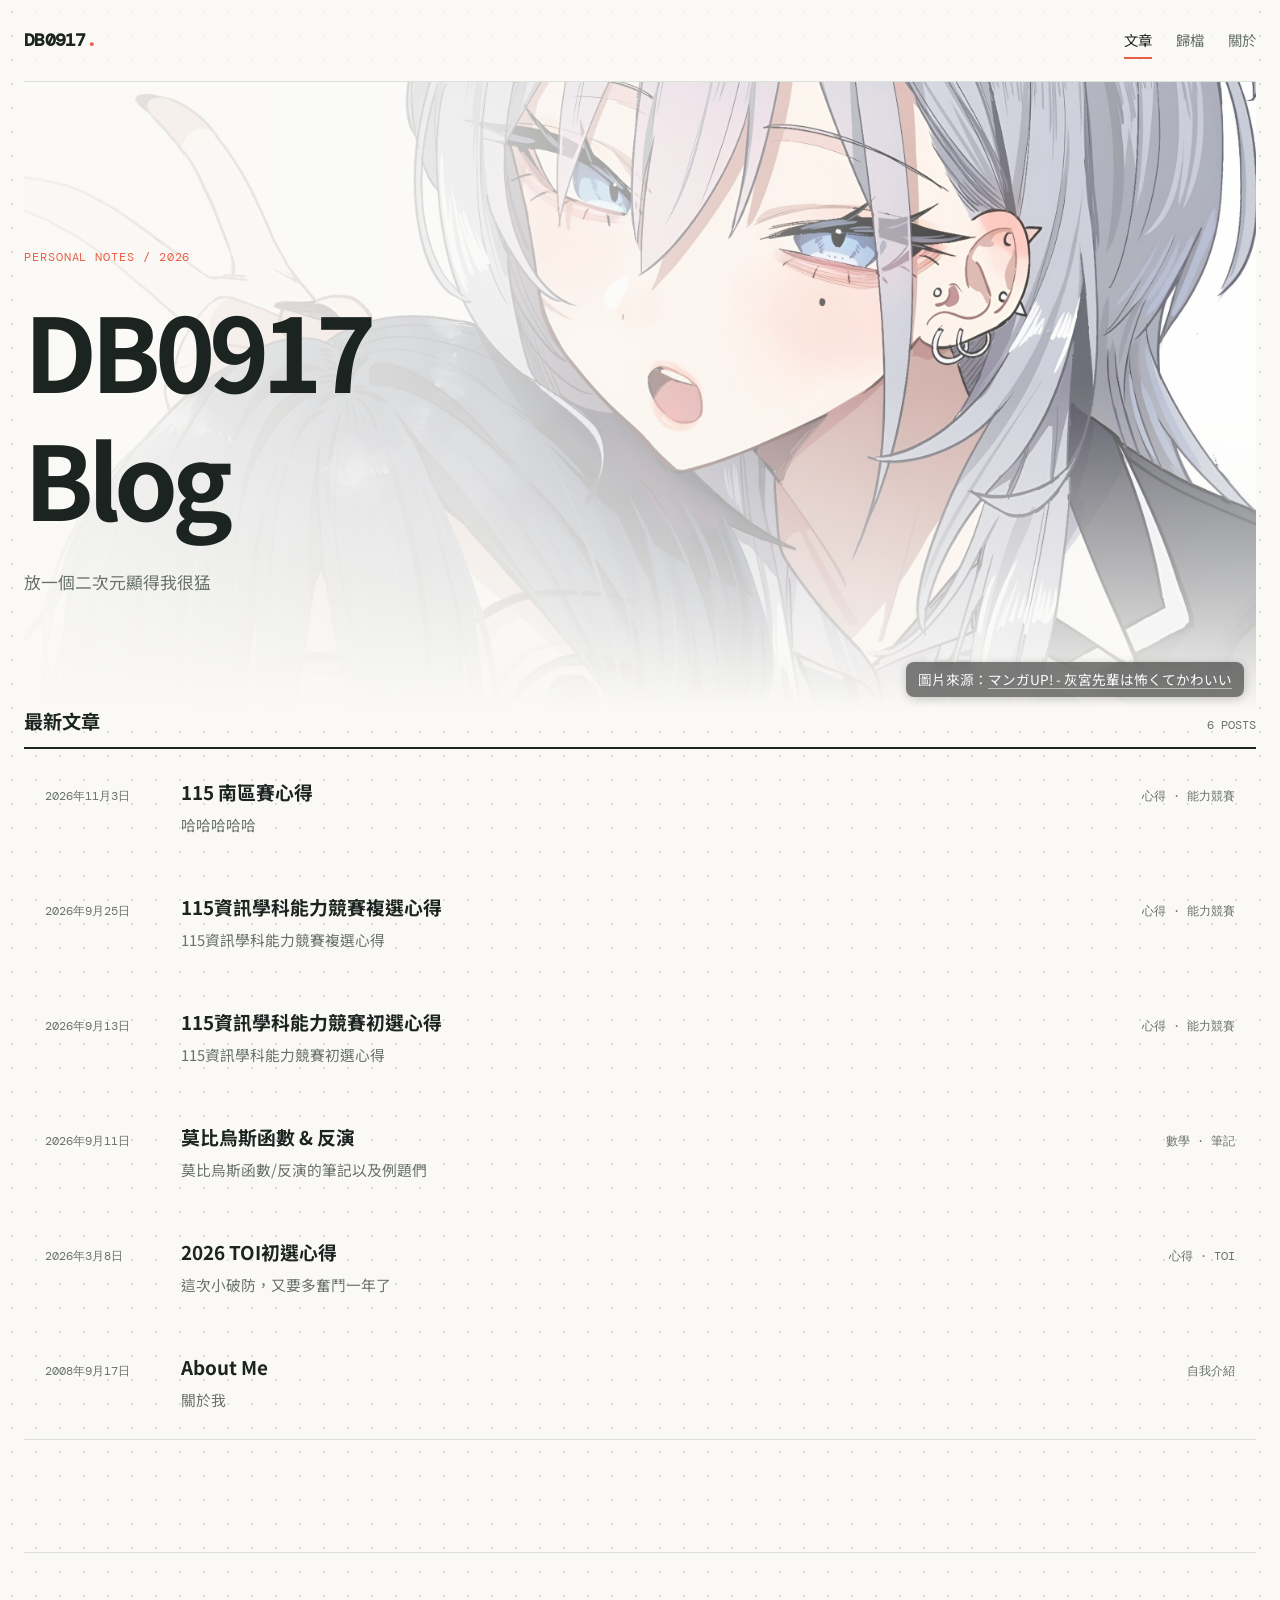
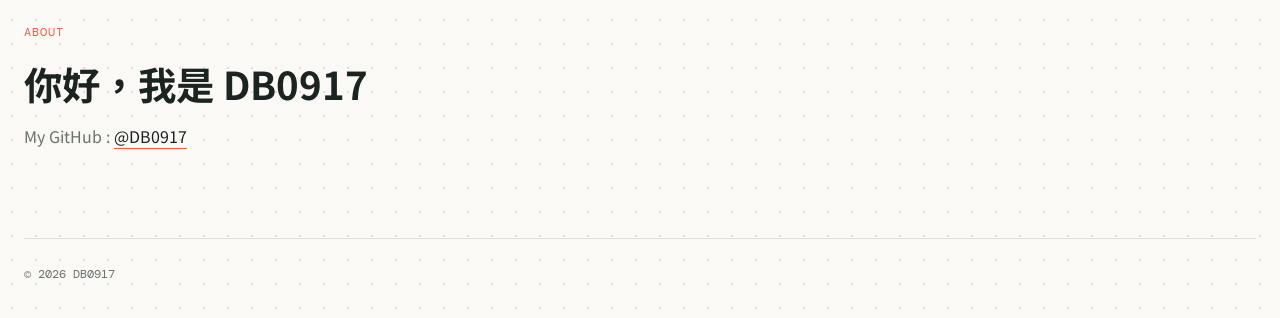
==== commit 5b04b34b: "update about me" ====
--- a/index.html
+++ b/index.html
@@ -18,7 +18,7 @@
       <nav aria-label="主要導覽">
         <a class="is-active" href="./">文章</a>
         <a href="tags.html">歸檔</a>
-        <a href="#about">關於</a>
+        <a href="post.html?slug=welcome">關於</a>
         <!-- 若需啟用深色按鈕，將下方註解解除即可 -->
         <!--
         <button id="theme-toggle" class="theme-toggle" type="button" aria-label="切換夜間模式" title="切換夜間模式">
@@ -59,6 +59,6 @@
       <span>© <span id="year"></span> DB0917</span>
     </footer>
     <script src="assets/js/custom.js"></script>
-    <script src="assets/js/main.js"></script>
+    <script src="assets/js/main.js?v=20261103-1"></script>
   </body>
-</html>+</html>
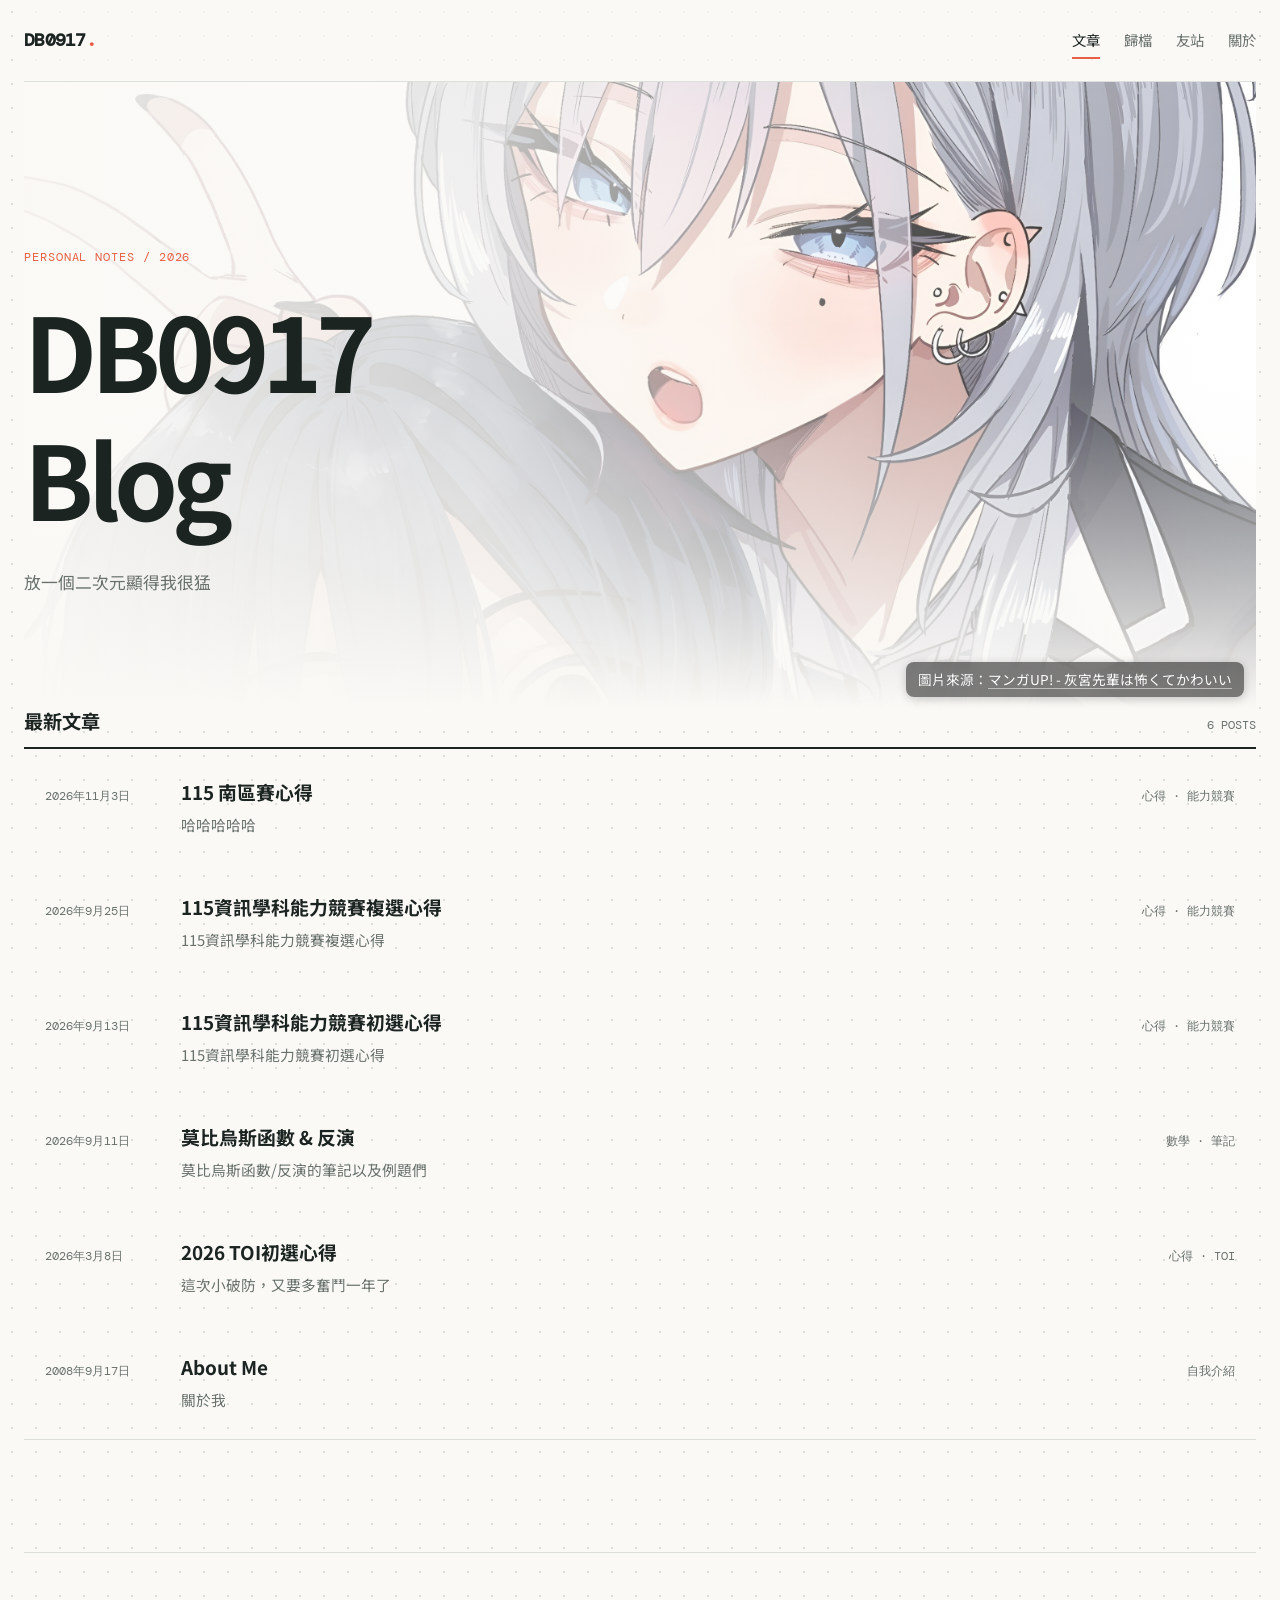
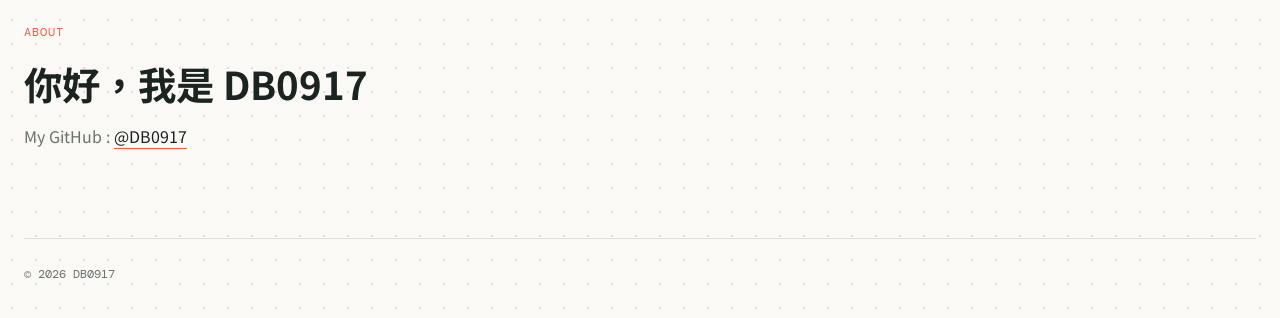
==== commit c0fb665e: "add friend feature" ====
--- a/index.html
+++ b/index.html
@@ -18,6 +18,7 @@
       <nav aria-label="主要導覽">
         <a class="is-active" href="./">文章</a>
         <a href="tags.html">歸檔</a>
+        <a href="friends.html">友站</a>
         <a href="post.html?slug=welcome">關於</a>
         <!-- 若需啟用深色按鈕，將下方註解解除即可 -->
         <!--
@@ -59,6 +60,6 @@
       <span>© <span id="year"></span> DB0917</span>
     </footer>
     <script src="assets/js/custom.js"></script>
-    <script src="assets/js/main.js?v=20261103-1"></script>
+    <script src="assets/js/main.js?v=20261103-2"></script>
   </body>
 </html>
--- a/assets/css/style.css
+++ b/assets/css/style.css
@@ -144,7 +144,26 @@
 .post-tags { text-align: right; }
 
 /* =========================================
-   5. 關於區塊與 Footer
+   5. 友站列表
+   ========================================= */
+.friends-shell { padding: clamp(64px, 10vw, 120px) 0 112px; animation: fadeUp 0.8s ease-out forwards; }
+.friends-intro { max-width: 680px; margin-bottom: clamp(52px, 8vw, 88px); }
+.friends-intro h1 { font-size: clamp(3rem, 7vw, 5.6rem); }
+.friends-intro > p:last-child { max-width: 510px; margin: 24px 0 0; color: var(--muted); font-size: 1.05rem; }
+.friends-list { display: grid; grid-template-columns: repeat(2, minmax(0, 1fr)); gap: 12px; padding-top: 16px; }
+.friend-card { position: relative; min-height: 230px; padding: 30px; border: 1px solid var(--line); border-radius: 8px; background: color-mix(in srgb, var(--paper) 88%, transparent); color: var(--ink); text-decoration: none; overflow: hidden; transition: transform 0.3s cubic-bezier(0.4, 0, 0.2, 1), background-color 0.4s ease, border-color 0.4s ease, box-shadow 0.4s ease; }
+.friend-card::before { content: ""; position: absolute; inset: auto -20% -55% auto; width: 180px; height: 180px; border-radius: 50%; background: var(--accent-glow); transition: transform 0.4s ease; }
+.friend-card:hover { transform: translateY(-6px); border-color: var(--accent); background: var(--card-hover); box-shadow: 0 14px 34px rgba(0, 0, 0, 0.08); }
+.friend-card:hover::before { transform: scale(1.35); }
+.friend-card-url { position: relative; margin: 0 0 40px; color: var(--muted); font: 0.72rem var(--mono); overflow-wrap: anywhere; }
+.friend-card h2 { position: relative; margin: 0 28px 10px 0; font-size: 1.45rem; }
+.friend-card > p:last-child { position: relative; margin: 0; color: var(--muted); font-size: 0.94rem; }
+.friend-card-mark { position: absolute; top: 26px; right: 28px; color: var(--accent); font: 1.4rem/1 var(--mono); transition: transform 0.3s ease; }
+.friend-card:hover .friend-card-mark { transform: translate(3px, -3px); }
+.friends-empty { grid-column: 1 / -1; margin: 0; padding: 48px 0; color: var(--muted); border-bottom: 1px solid var(--line); }
+
+/* =========================================
+   6. 關於區塊與 Footer
    ========================================= */
 .about { padding: 72px 0; border-top: 1px solid var(--line); animation: fadeUp 0.8s ease-out 0.4s backwards; }
 .about h2 { margin: 0 0 14px; font-size: clamp(1.7rem, 4vw, 2.4rem); }
@@ -305,16 +324,19 @@
 @media (max-width: 620px) {
   .site-header, main, .site-footer { width: min(calc(100% - 32px), var(--page-width)); }
   .site-header { min-height: 66px; }
+  nav, .header-actions { gap: 14px; }
+  nav a, .back-link { font-size: 0.82rem; }
   .post-card { grid-template-columns: 1fr auto; gap: 7px 16px; padding: 22px 12px; }
   .post-card h3 { grid-column: 1 / -1; grid-row: 1; }
   .post-date, .post-tags { grid-row: 2; }
   .post-card p { grid-column: 1 / -1; margin: 3px 0 0; }
   .article-shell { width: min(calc(100% - 32px), 760px); }
   .tags-shell { width: min(calc(100% - 32px), 900px); }
+  .friends-list { grid-template-columns: 1fr; }
 }
 
 @view-transition { navigation: auto; }
 body { animation: pageFadeIn 0.5s ease-out forwards; }
 body.is-leaving { animation: pageFadeOut 0.4s cubic-bezier(0.4, 0, 0.2, 1) forwards; }
 @keyframes pageFadeIn { from { opacity: 0; } to { opacity: 1; } }
-@keyframes pageFadeOut { from { opacity: 1; transform: translateY(0) scale(1); } to { opacity: 0; transform: translateY(-10px) scale(0.98); } }+@keyframes pageFadeOut { from { opacity: 1; transform: translateY(0) scale(1); } to { opacity: 0; transform: translateY(-10px) scale(0.98); } }
